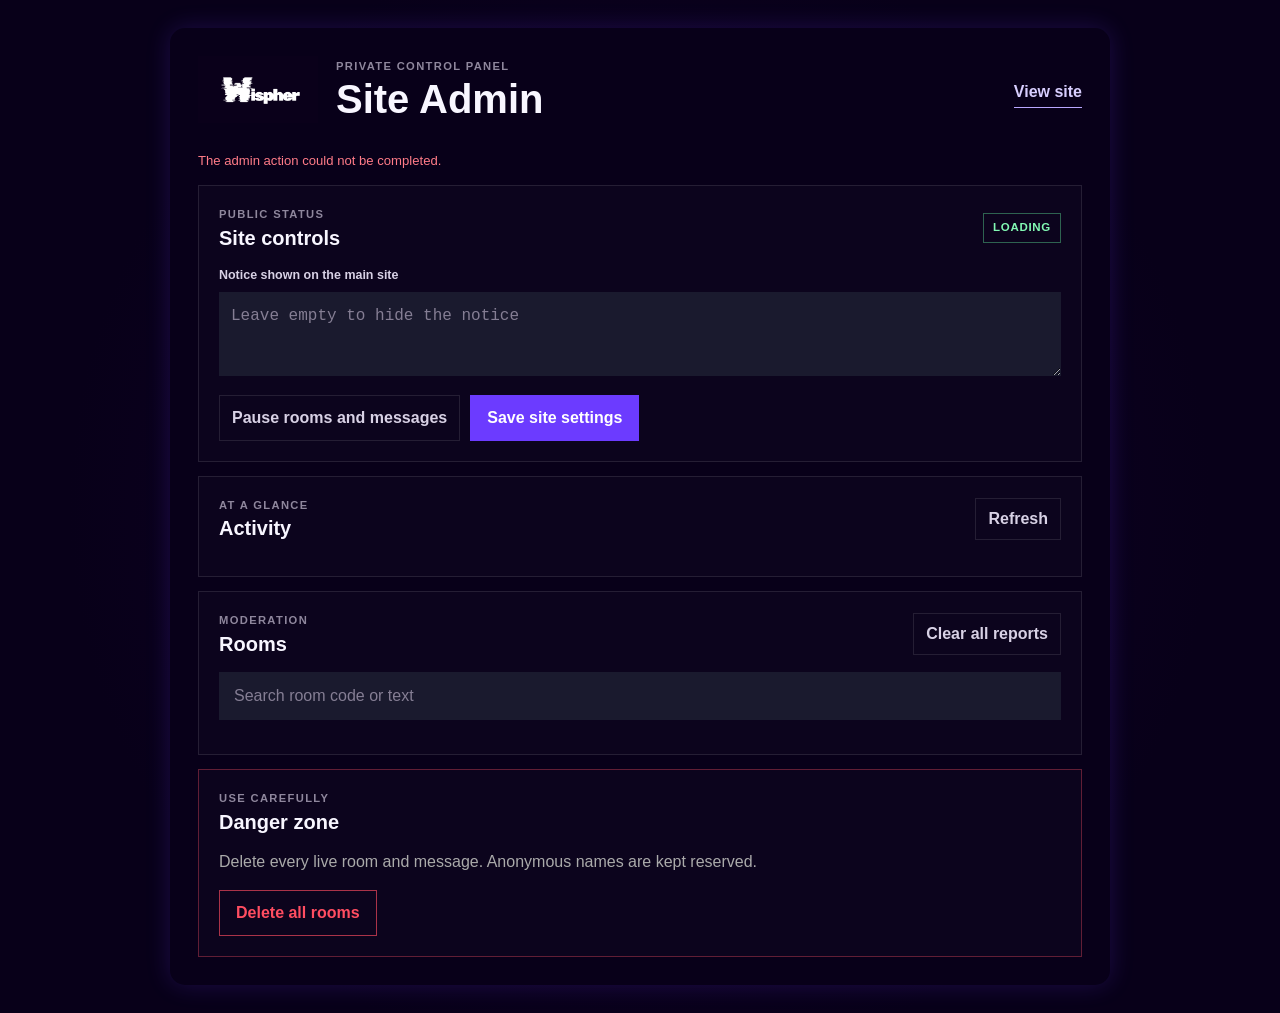
==== admin.html @ 252daf7d "Add files via upload" ====
<!DOCTYPE html>
<html lang="en">
<head>
    <meta charset="UTF-8">
    <meta name="viewport" content="width=device-width, initial-scale=1, viewport-fit=cover">
    <meta name="theme-color" content="#12002b">
    <meta name="robots" content="noindex, nofollow, noarchive">
    <title>Whisper Admin</title>
    <link rel="icon" type="image/png" sizes="64x64" href="favicon.png">
    <link rel="apple-touch-icon" sizes="180x180" href="apple-touch-icon.png">
    <link rel="stylesheet" href="style.css">
</head>
<body class="adminBody">

<main class="container adminPanel">
    <header class="adminHeader">
        <img src="logo.png" class="adminLogo" alt="Whisper">
        <div>
            <p class="adminEyebrow">Private control panel</p>
            <h1>Site Admin</h1>
        </div>
        <a href="/" class="adminSiteLink">View site</a>
    </header>

    <p id="adminStatus" class="status adminStatus" role="status" aria-live="polite"></p>

    <section class="adminSection" aria-labelledby="siteControlsHeading">
        <div class="adminSectionHeading">
            <div>
                <p class="adminEyebrow">Public status</p>
                <h2 id="siteControlsHeading">Site controls</h2>
            </div>
            <span id="siteStateBadge" class="stateBadge">Loading</span>
        </div>

        <label for="siteNotice">Notice shown on the main site</label>
        <textarea
            id="siteNotice"
            maxlength="500"
            placeholder="Leave empty to hide the notice"
        ></textarea>
        <div class="adminButtonRow">
            <button id="togglePauseBtn" type="button" class="secondaryBtn" aria-pressed="false">
                Pause rooms and messages
            </button>
            <button id="saveSettingsBtn" type="button">Save site settings</button>
        </div>
    </section>

    <section class="adminSection" aria-labelledby="statsHeading">
        <div class="adminSectionHeading">
            <div>
                <p class="adminEyebrow">At a glance</p>
                <h2 id="statsHeading">Activity</h2>
            </div>
            <button id="refreshAdminBtn" type="button" class="secondaryBtn">Refresh</button>
        </div>
        <div id="adminStats" class="adminStats"></div>
    </section>

    <section class="adminSection" aria-labelledby="roomsHeading">
        <div class="adminSectionHeading">
            <div>
                <p class="adminEyebrow">Moderation</p>
                <h2 id="roomsHeading">Rooms</h2>
            </div>
            <button id="clearAllReportsBtn" type="button" class="secondaryBtn">
                Clear all reports
            </button>
        </div>

        <label for="adminRoomSearch" class="srOnly">Search room code or text</label>
        <input
            id="adminRoomSearch"
            type="search"
            maxlength="500"
            autocomplete="off"
            placeholder="Search room code or text"
        >
        <div id="adminRooms" class="adminRooms"></div>
    </section>

    <section id="roomDetailSection" class="adminSection hidden" aria-labelledby="roomDetailHeading">
        <div class="adminSectionHeading">
            <div>
                <p class="adminEyebrow">Room detail</p>
                <h2 id="roomDetailHeading">Room</h2>
            </div>
            <button id="closeRoomDetailBtn" type="button" class="secondaryBtn">Close detail</button>
        </div>
        <p id="roomDetailText" class="adminRoomHelp"></p>
        <div class="adminButtonRow">
            <button id="clearRoomReportsBtn" type="button" class="secondaryBtn">
                Clear this room’s reports
            </button>
            <button id="deleteSelectedRoomBtn" type="button" class="dangerBtn">
                Delete this room
            </button>
        </div>
        <div id="adminMessages" class="adminMessages"></div>
    </section>

    <section class="adminSection dangerZone" aria-labelledby="dangerHeading">
        <p class="adminEyebrow">Use carefully</p>
        <h2 id="dangerHeading">Danger zone</h2>
        <p>Delete every live room and message. Anonymous names are kept reserved.</p>
        <button id="deleteAllRoomsBtn" type="button" class="dangerBtn">Delete all rooms</button>
    </section>
</main>

<script src="admin.js"></script>
</body>
</html>
---- style.css ----
:root {
    color-scheme: dark;
    --page: #080019;
    --panel: #080019;
    --surface: #1a1a2e;
    --surface-hover: #1f1a2e;
    --border: rgba(255, 255, 255, 0.1);
    --text: #f8f6ff;
    --muted: #aaa;
    --purple: #6c3bff;
    --purple-hover: #5a2cff;
    --danger: #ff4d61;
    --card-radius: 15px;
}

* {
    box-sizing: border-box;
}

html {
    min-height: 100%;
    background-color: #12002b;
}

body {
    min-height: 100vh;
    min-height: 100dvh;
    margin: 0;
    padding:
        calc(28px + env(safe-area-inset-top))
        calc(20px + env(safe-area-inset-right))
        calc(28px + env(safe-area-inset-bottom))
        calc(20px + env(safe-area-inset-left));
    background-color: #12002b;
    background-image: radial-gradient(circle at center, #12002b, #080019 70%);
    color: var(--text);
    font-family: Inter, ui-sans-serif, -apple-system, BlinkMacSystemFont, "Segoe UI", sans-serif;
    line-height: 1.5;
    display: flex;
    flex-direction: column;
    justify-content: center;
    align-items: center;
    -webkit-font-smoothing: antialiased;
}

.container {
    width: min(90%, 400px);
    margin: auto;
    padding: 20px;
    background: #080019;
    border: 0;
    border-radius: var(--card-radius);
    box-shadow: 0 0 25px rgba(108, 59, 255, 0.2);
}

.header {
    margin-bottom: 26px;
    text-align: center;
}

.logo {
    display: block;
    width: 160px;
    max-width: 52%;
    height: auto;
    margin: 0 auto 10px;
}

.tagline {
    margin: 0;
    color: var(--muted);
    font-size: 0.875rem;
}

h2 {
    margin: 0;
    font-size: clamp(1.3rem, 4vw, 1.7rem);
    line-height: 1.2;
}

textarea,
input {
    width: 100%;
    -webkit-appearance: none;
    appearance: none;
    border: 0;
    border-radius: 0;
    outline: none;
    background: var(--surface);
    color: var(--text);
    font: inherit;
    transition: border-color 160ms ease, box-shadow 160ms ease;
}

textarea {
    min-height: 84px;
    padding: 12px;
    resize: vertical;
}

input {
    min-width: 0;
    height: 48px;
    padding: 0 15px;
}

textarea::placeholder,
input::placeholder {
    color: #857e94;
}

textarea::placeholder {
    font-family: ui-monospace, SFMono-Regular, Menlo, Consolas, monospace;
}

textarea:focus,
input:focus {
    border-color: var(--purple);
    box-shadow: 0 0 0 3px rgba(112, 71, 255, 0.17);
}

button {
    min-height: 44px;
    margin: 0;
    padding: 10px 16px;
    border: 1px solid transparent;
    border-radius: 0;
    background: var(--purple);
    color: white;
    font: inherit;
    font-weight: 650;
    cursor: pointer;
    transition: background 160ms ease, border-color 160ms ease, transform 160ms ease;
}

button:hover {
    background: var(--purple-hover);
}

button:disabled {
    cursor: not-allowed;
    opacity: 0.6;
}

button:active {
    transform: translateY(1px);
}

button:focus-visible,
a:focus-visible {
    outline: 3px solid rgba(143, 110, 255, 0.45);
    outline-offset: 3px;
}

.fullBtn {
    width: 100%;
    margin-top: 12px;
}

.startBtn {
    width: auto;
    margin-top: 12px;
}

.sectionHeading {
    display: flex;
    align-items: center;
    justify-content: space-between;
    gap: 16px;
    margin: 28px 0 14px;
}

.searchToggleBtn,
.searchClearBtn,
.pageBtn {
    background: transparent;
    border-color: var(--border);
    color: #d8d1e5;
}

.searchToggleBtn:hover,
.searchClearBtn:hover,
.pageBtn:hover:not(:disabled) {
    border-color: rgba(255, 255, 255, 0.22);
    background: rgba(255, 255, 255, 0.05);
}

.searchToggleBtn {
    display: grid;
    width: 44px;
    min-width: 44px;
    padding: 0;
    place-items: center;
}

.searchToggleBtn[aria-expanded="true"] {
    border-color: rgba(108, 59, 255, 0.8);
    color: white;
}

.searchGlyph {
    position: relative;
    display: block;
    width: 14px;
    height: 14px;
    border: 2px solid currentColor;
    border-radius: 50%;
}

.searchGlyph::after {
    position: absolute;
    right: -6px;
    bottom: -4px;
    width: 7px;
    height: 2px;
    background: currentColor;
    content: "";
    transform: rotate(45deg);
    transform-origin: left center;
}

.roomSearch {
    display: grid;
    grid-template-columns: minmax(0, 1fr) auto;
    gap: 8px;
    margin: -4px 0 14px;
}

.roomSearch input {
    height: 44px;
    text-transform: uppercase;
}

.roomSearch input::-webkit-search-cancel-button {
    display: none;
}

.searchClearBtn {
    min-height: 44px;
    padding: 8px 12px;
}

.privacyNote {
    margin: -8px 0 14px;
    color: #85808d;
    font-size: 0.72rem;
}

#roomsList {
    display: grid;
    gap: 10px;
}

.pagination {
    display: grid;
    grid-template-columns: 44px 1fr 44px;
    align-items: center;
    gap: 10px;
    margin-top: 18px;
}

.pageBtn {
    width: 44px;
    min-width: 44px;
    padding: 0;
    font-size: 1.2rem;
}

.pageIndicator {
    color: var(--muted);
    font-size: 0.78rem;
    font-variant-numeric: tabular-nums;
    text-align: center;
}

.room {
    display: block;
    width: 100%;
    padding: 12px;
    border: 0;
    border-radius: 0;
    background: var(--surface);
    color: var(--text);
    text-align: left;
}

.room:hover {
    background: var(--surface-hover);
    box-shadow: inset 3px 0 0 var(--purple);
}

.room strong {
    display: block;
    font-size: 0.82rem;
    letter-spacing: 0.055em;
    color: white;
}

.room span {
    display: -webkit-box;
    margin-top: 5px;
    overflow: hidden;
    color: #ddd8e7;
    font-weight: 450;
    overflow-wrap: anywhere;
    -webkit-box-orient: vertical;
    -webkit-line-clamp: 2;
}

.hidden {
    display: none !important;
}

.chatTopbar {
    display: flex;
    align-items: center;
    justify-content: space-between;
    gap: 14px;
    margin-bottom: 22px;
}

.roomActions {
    display: flex;
    align-items: center;
    gap: 8px;
}

.secondaryBtn,
.reportBtn,
.closeBtn {
    min-height: 40px;
    padding: 8px 12px;
    background: transparent;
}

.secondaryBtn {
    border-color: var(--border);
    color: #d8d1e5;
}

.secondaryBtn:hover {
    border-color: rgba(255, 255, 255, 0.2);
    background: rgba(255, 255, 255, 0.05);
}

.reportBtn {
    display: inline-flex;
    align-items: center;
    gap: 7px;
    border-color: var(--border);
    color: var(--muted);
}

.reportBtn:hover {
    border-color: rgba(255, 255, 255, 0.2);
    background: rgba(255, 255, 255, 0.05);
    color: white;
}

.reportIcon {
    width: 16px;
    height: 16px;
    object-fit: contain;
    opacity: 0.72;
    filter: grayscale(1) brightness(1.8);
}

.reportBtn:hover .reportIcon {
    opacity: 1;
}

.closeBtn {
    border-color: rgba(255, 77, 97, 0.65);
    color: var(--danger);
}

.closeBtn:hover {
    border-color: var(--danger);
    background: rgba(255, 77, 97, 0.12);
}

#roomTitle {
    margin-bottom: 14px;
    overflow-wrap: anywhere;
}

#chatMessages {
    height: clamp(240px, 40vh, 340px);
    overflow-y: auto;
    padding: 8px 16px;
    border: 0;
    border-radius: 0;
    background: #14141d;
    scrollbar-color: #3c3450 transparent;
}

.message {
    padding: 13px 0;
    border-bottom: 1px solid rgba(255, 255, 255, 0.065);
}

.message:last-child {
    border-bottom: 0;
}

.msgRow {
    display: flex;
    align-items: flex-start;
    justify-content: space-between;
    gap: 16px;
}

.msgText {
    min-width: 0;
    flex: 1;
    color: #e8e4ef;
    overflow-wrap: anywhere;
}

.msgText strong {
    color: white;
}

.time {
    padding-top: 3px;
    color: #888191;
    font-size: 0.72rem;
    white-space: nowrap;
}

.status {
    min-height: 20px;
    margin: 8px 0;
    color: var(--muted);
    font-size: 0.82rem;
}

.status:empty {
    min-height: 0;
    margin: 0;
}

.status.error {
    color: #ff7b88;
}

.siteNotice {
    margin: 0 0 18px;
    padding: 11px 12px;
    border-left: 3px solid var(--purple);
    background: var(--surface);
    color: #ddd8e7;
    font-size: 0.82rem;
    overflow-wrap: anywhere;
}

.siteNotice.paused {
    border-left-color: var(--danger);
}

.composer {
    display: grid;
    grid-template-columns: minmax(0, 1fr) auto;
    gap: 10px;
    margin-top: 14px;
}

.sendBtn {
    min-width: 94px;
}

.feedbackBtn {
    display: inline-block;
    padding: 8px 0 2px;
    border: 0;
    border-bottom: 1px solid transparent;
    border-radius: 0;
    background: transparent;
    color: var(--muted);
    box-shadow: none;
    font-size: 0.84rem;
    font-weight: 600;
    text-decoration: none;
}

.feedbackBtn:hover {
    border-bottom-color: #b9a7ff;
    background: transparent;
    color: #d8ceff;
}

.cardFooter {
    margin-top: 26px;
    padding-top: 14px;
    border-top: 1px solid rgba(255, 255, 255, 0.065);
    text-align: right;
}

.srOnly {
    position: absolute;
    width: 1px;
    height: 1px;
    padding: 0;
    margin: -1px;
    overflow: hidden;
    clip: rect(0, 0, 0, 0);
    white-space: nowrap;
    border: 0;
}

.feedbackPanel h1 {
    margin: 0;
    font-size: clamp(1.55rem, 5vw, 2rem);
}

.pageIntro {
    margin: 6px 0 18px;
    color: var(--muted);
}

.turnstileWidget {
    width: 100%;
    min-height: 65px;
    margin-top: 14px;
}

.turnstileStatus {
    min-height: 18px;
    margin: 6px 0 0;
    color: var(--muted);
    font-size: 0.75rem;
}

.turnstileStatus.error {
    color: #ff7b88;
}

.backLink {
    display: block;
    width: fit-content;
    margin: 20px auto 0;
    color: #b9a7ff;
    font-weight: 600;
    text-decoration: none;
}

.backLink:hover {
    color: white;
}

.adminBody {
    justify-content: flex-start;
}

.container.adminPanel {
    width: min(94%, 940px);
    padding: 28px;
}

.adminHeader {
    display: grid;
    grid-template-columns: auto 1fr auto;
    align-items: center;
    gap: 18px;
    margin-bottom: 28px;
}

.adminLogo {
    width: 120px;
    max-width: 100%;
    height: auto;
}

.adminHeader h1 {
    margin: 0;
    font-size: clamp(1.8rem, 5vw, 2.5rem);
    line-height: 1.1;
}

.adminEyebrow {
    margin: 0 0 3px;
    color: #8f879d;
    font-size: 0.7rem;
    font-weight: 750;
    letter-spacing: 0.12em;
    text-transform: uppercase;
}

.adminSiteLink {
    padding: 9px 0 3px;
    border-bottom: 1px solid #b9a7ff;
    color: #d8ceff;
    font-weight: 650;
    text-decoration: none;
}

.adminSiteLink:hover {
    color: white;
}

.adminStatus {
    margin-bottom: 14px;
}

.adminSection {
    margin-top: 14px;
    padding: 20px;
    border: 1px solid var(--border);
    background: rgba(255, 255, 255, 0.015);
}

.adminSection > label {
    display: block;
    margin-bottom: 7px;
    color: #d8d1e5;
    font-size: 0.78rem;
    font-weight: 650;
}

.adminSectionHeading {
    display: flex;
    align-items: center;
    justify-content: space-between;
    gap: 18px;
    margin-bottom: 16px;
}

.adminSectionHeading h2,
.dangerZone h2 {
    font-size: 1.25rem;
}

.stateBadge {
    padding: 5px 9px;
    border: 1px solid rgba(102, 255, 163, 0.38);
    color: #82f8b3;
    font-size: 0.72rem;
    font-weight: 750;
    letter-spacing: 0.06em;
    text-transform: uppercase;
}

.stateBadge.paused {
    border-color: rgba(255, 77, 97, 0.5);
    color: #ff7b88;
}

.adminButtonRow {
    display: flex;
    flex-wrap: wrap;
    gap: 10px;
    margin-top: 12px;
}

.adminStats {
    display: grid;
    grid-template-columns: repeat(4, minmax(0, 1fr));
    gap: 10px;
}

.adminStat {
    padding: 14px;
    background: var(--surface);
}

.adminStat strong {
    display: block;
    color: white;
    font-size: 1.6rem;
    line-height: 1;
}

.adminStat span {
    display: block;
    margin-top: 7px;
    color: var(--muted);
    font-size: 0.73rem;
}

.adminRooms,
.adminMessages {
    display: grid;
    gap: 9px;
    margin-top: 14px;
}

.adminRoom,
.adminMessage {
    display: grid;
    grid-template-columns: minmax(0, 1fr) auto;
    align-items: center;
    gap: 18px;
    padding: 14px;
    background: var(--surface);
}

.adminRoom strong,
.adminMessage strong {
    color: white;
    letter-spacing: 0.04em;
}

.adminRoom p,
.adminMessage p {
    margin: 4px 0;
    color: #ddd8e7;
    overflow-wrap: anywhere;
}

.adminRoom span,
.adminMessage span {
    color: #888191;
    font-size: 0.7rem;
}

.adminRoomActions {
    display: flex;
    gap: 7px;
}

.adminRoomActions button,
.adminMessage > button {
    min-height: 38px;
    padding: 7px 10px;
    font-size: 0.75rem;
}

.dangerBtn {
    border-color: rgba(255, 77, 97, 0.65);
    background: transparent;
    color: var(--danger);
}

.dangerBtn:hover {
    border-color: var(--danger);
    background: rgba(255, 77, 97, 0.12);
}

.adminRoomHelp {
    color: #d8d1e5;
    overflow-wrap: anywhere;
}

.adminEmpty {
    margin: 12px 0 0;
    color: var(--muted);
}

.dangerZone {
    border-color: rgba(255, 77, 97, 0.35);
}

.dangerZone > p:not(.adminEyebrow) {
    color: var(--muted);
}

@media (max-width: 600px) {
    body {
        justify-content: flex-start;
        gap: 16px;
        padding:
            calc(14px + env(safe-area-inset-top))
            env(safe-area-inset-right)
            calc(22px + env(safe-area-inset-bottom))
            env(safe-area-inset-left);
    }

    .container {
        width: min(95%, 400px);
        margin: 0;
        padding: 20px 17px;
        border-radius: var(--card-radius);
    }

    .header {
        margin-bottom: 24px;
    }

    .logo {
        width: 138px;
    }

    textarea,
    input {
        font-size: 16px;
    }

    #chatMessages {
        height: min(43vh, 390px);
        min-height: 250px;
    }

    .container.adminPanel {
        width: min(95%, 940px);
        padding: 20px 17px;
    }

    .adminHeader {
        grid-template-columns: 82px 1fr;
        gap: 12px;
    }

    .adminSiteLink {
        grid-column: 1 / -1;
        width: fit-content;
    }

    .adminLogo {
        width: 82px;
    }

    .adminSection {
        padding: 15px;
    }

    .adminStats {
        grid-template-columns: repeat(2, minmax(0, 1fr));
    }

    .adminRoom,
    .adminMessage {
        grid-template-columns: 1fr;
        gap: 12px;
    }

    .adminRoomActions,
    .adminMessage > button {
        width: 100%;
    }

    .adminRoomActions button {
        flex: 1;
    }
}

@media (max-width: 420px) {
    .chatTopbar {
        align-items: stretch;
        flex-direction: column-reverse;
        gap: 8px;
    }

    .roomActions {
        width: 100%;
    }

    .roomActions button {
        min-width: 0;
        flex: 1;
    }

    .composer {
        grid-template-columns: 1fr;
    }

    .sendBtn {
        width: 100%;
    }

    .msgRow {
        gap: 10px;
    }
}

@media (prefers-reduced-motion: reduce) {
    *,
    *::before,
    *::after {
        scroll-behavior: auto !important;
        transition: none !important;
    }
}
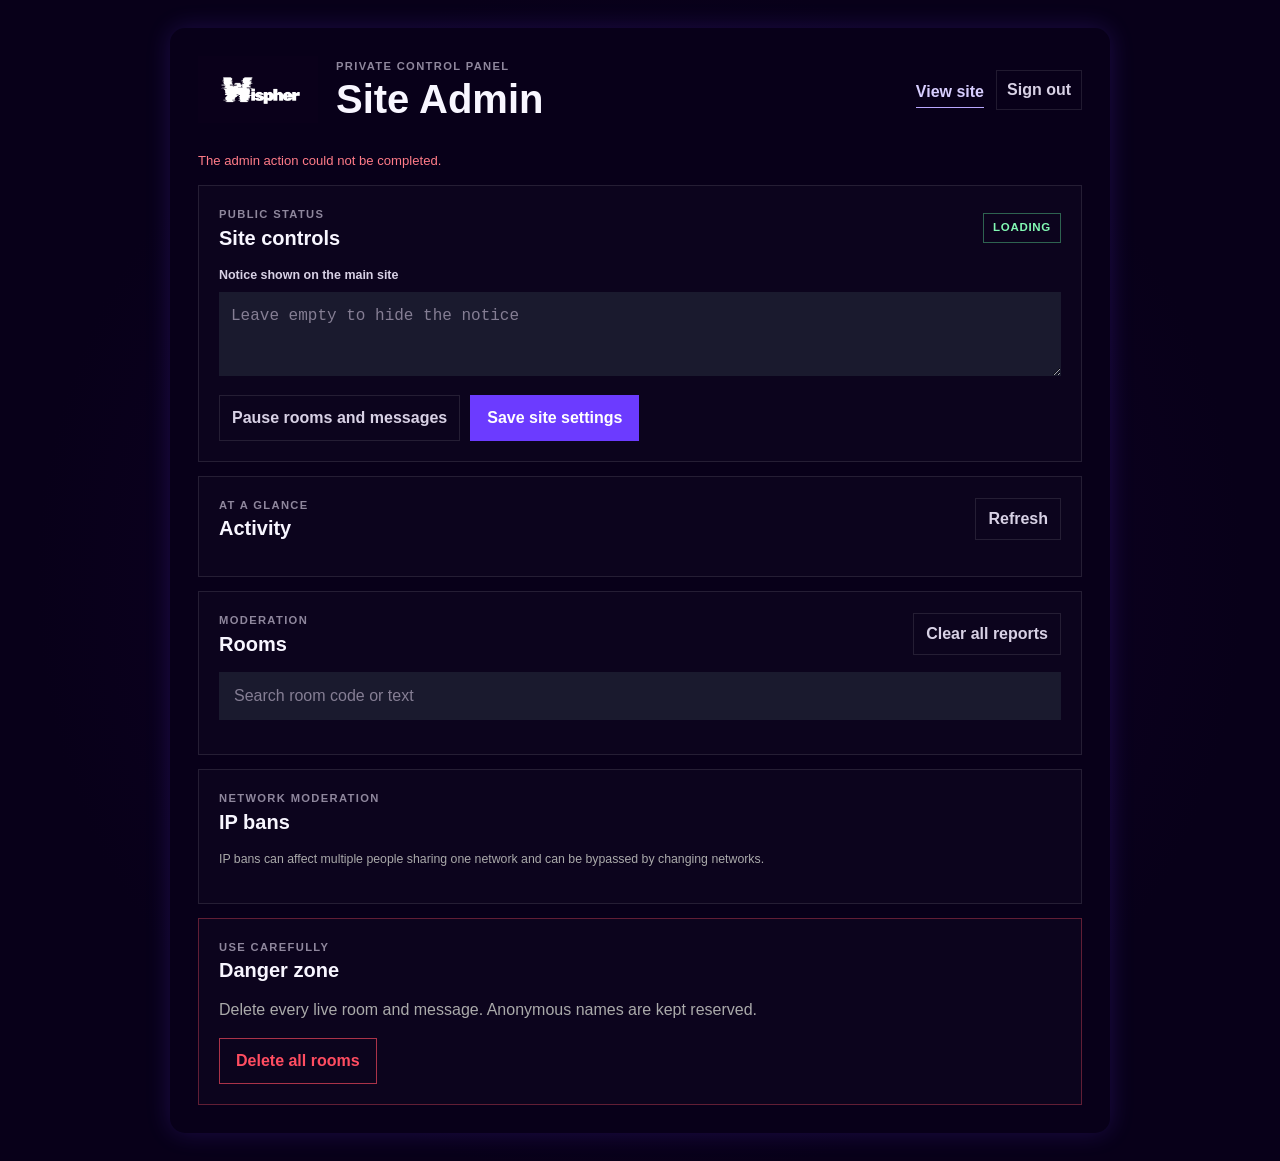
==== commit 4752245d: "Add files via upload" ====
--- a/admin.html
+++ b/admin.html
@@ -19,7 +19,10 @@
             <p class="adminEyebrow">Private control panel</p>
             <h1>Site Admin</h1>
         </div>
-        <a href="/" class="adminSiteLink">View site</a>
+        <div class="adminHeaderActions">
+            <a href="/" class="adminSiteLink">View site</a>
+            <button id="adminLogoutBtn" type="button" class="secondaryBtn">Sign out</button>
+        </div>
     </header>
 
     <p id="adminStatus" class="status adminStatus" role="status" aria-live="polite"></p>
@@ -100,6 +103,20 @@
         <div id="adminMessages" class="adminMessages"></div>
     </section>
 
+    <section class="adminSection" aria-labelledby="bansHeading">
+        <div class="adminSectionHeading">
+            <div>
+                <p class="adminEyebrow">Network moderation</p>
+                <h2 id="bansHeading">IP bans</h2>
+            </div>
+        </div>
+        <p id="ipModerationStatus" class="adminPrivacyNote"></p>
+        <p class="adminPrivacyNote">
+            IP bans can affect multiple people sharing one network and can be bypassed by changing networks.
+        </p>
+        <div id="adminBans" class="adminBans"></div>
+    </section>
+
     <section class="adminSection dangerZone" aria-labelledby="dangerHeading">
         <p class="adminEyebrow">Use carefully</p>
         <h2 id="dangerHeading">Danger zone</h2>
--- a/style.css
+++ b/style.css
@@ -598,6 +598,34 @@
     color: white;
 }
 
+.adminHeaderActions {
+    display: flex;
+    align-items: center;
+    gap: 12px;
+}
+
+.adminHeaderActions button {
+    min-height: 38px;
+    padding: 7px 10px;
+}
+
+.adminLoginPanel {
+    width: min(92%, 390px);
+}
+
+.adminLoginPanel h1 {
+    margin: 4px 0 20px;
+    font-size: clamp(1.7rem, 7vw, 2.2rem);
+}
+
+.adminLoginPanel form label {
+    display: block;
+    margin: 13px 0 6px;
+    color: #d8d1e5;
+    font-size: 0.78rem;
+    font-weight: 650;
+}
+
 .adminStatus {
     margin-bottom: 14px;
 }
@@ -654,7 +682,7 @@
 
 .adminStats {
     display: grid;
-    grid-template-columns: repeat(4, minmax(0, 1fr));
+    grid-template-columns: repeat(auto-fit, minmax(130px, 1fr));
     gap: 10px;
 }
 
@@ -678,14 +706,16 @@
 }
 
 .adminRooms,
-.adminMessages {
+.adminMessages,
+.adminBans {
     display: grid;
     gap: 9px;
     margin-top: 14px;
 }
 
 .adminRoom,
-.adminMessage {
+.adminMessage,
+.adminBan {
     display: grid;
     grid-template-columns: minmax(0, 1fr) auto;
     align-items: center;
@@ -695,20 +725,23 @@
 }
 
 .adminRoom strong,
-.adminMessage strong {
+.adminMessage strong,
+.adminBan strong {
     color: white;
     letter-spacing: 0.04em;
 }
 
 .adminRoom p,
-.adminMessage p {
+.adminMessage p,
+.adminBan p {
     margin: 4px 0;
     color: #ddd8e7;
     overflow-wrap: anywhere;
 }
 
 .adminRoom span,
-.adminMessage span {
+.adminMessage span,
+.adminBan span {
     color: #888191;
     font-size: 0.7rem;
 }
@@ -718,11 +751,35 @@
     gap: 7px;
 }
 
+.adminMessageActions {
+    display: flex;
+    flex-direction: column;
+    gap: 7px;
+}
+
 .adminRoomActions button,
-.adminMessage > button {
+.adminMessageActions button,
+.adminBan > button {
     min-height: 38px;
     padding: 7px 10px;
     font-size: 0.75rem;
+}
+
+.adminIp {
+    display: block;
+    margin-top: 6px;
+    color: #b8accb !important;
+    font-family: ui-monospace, SFMono-Regular, Menlo, Consolas, monospace;
+}
+
+.adminPrivacyNote {
+    margin: 6px 0;
+    color: var(--muted);
+    font-size: 0.77rem;
+}
+
+.adminPrivacyNote.error {
+    color: #ff9aa5;
 }
 
 .dangerBtn {
@@ -801,8 +858,11 @@
     }
 
     .adminSiteLink {
+        width: fit-content;
+    }
+
+    .adminHeaderActions {
         grid-column: 1 / -1;
-        width: fit-content;
     }
 
     .adminLogo {
@@ -818,13 +878,15 @@
     }
 
     .adminRoom,
-    .adminMessage {
+    .adminMessage,
+    .adminBan {
         grid-template-columns: 1fr;
         gap: 12px;
     }
 
     .adminRoomActions,
-    .adminMessage > button {
+    .adminMessageActions,
+    .adminBan > button {
         width: 100%;
     }
 
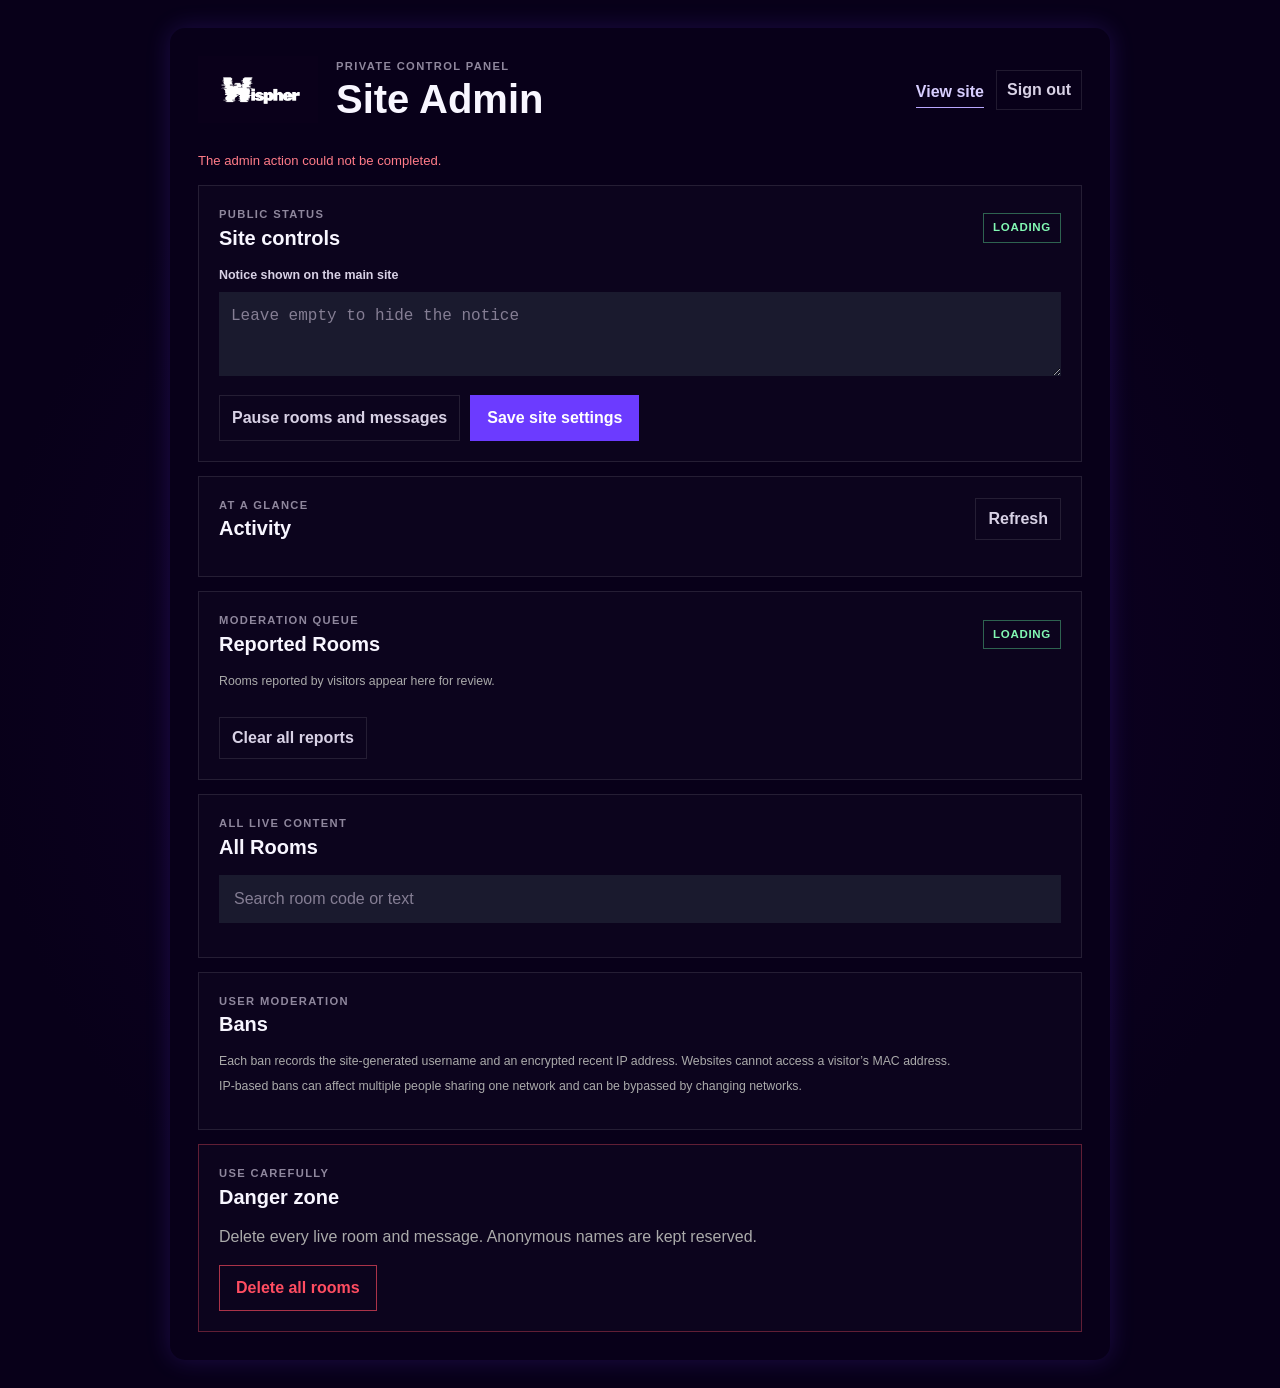
==== commit caa2ae9a: "Add files via upload" ====
--- a/admin.html
+++ b/admin.html
@@ -61,15 +61,31 @@
         <div id="adminStats" class="adminStats"></div>
     </section>
 
+    <section class="adminSection" aria-labelledby="reportedRoomsHeading">
+        <div class="adminSectionHeading">
+            <div>
+                <p class="adminEyebrow">Moderation queue</p>
+                <h2 id="reportedRoomsHeading">Reported Rooms</h2>
+            </div>
+            <span id="reportedRoomsCount" class="stateBadge">Loading</span>
+        </div>
+        <p class="adminPrivacyNote">
+            Rooms reported by visitors appear here for review.
+        </p>
+        <div id="adminReportedRooms" class="adminRooms"></div>
+        <div class="adminButtonRow">
+            <button id="clearAllReportsBtn" type="button" class="secondaryBtn">
+                Clear all reports
+            </button>
+        </div>
+    </section>
+
     <section class="adminSection" aria-labelledby="roomsHeading">
         <div class="adminSectionHeading">
             <div>
-                <p class="adminEyebrow">Moderation</p>
-                <h2 id="roomsHeading">Rooms</h2>
+                <p class="adminEyebrow">All live content</p>
+                <h2 id="roomsHeading">All Rooms</h2>
             </div>
-            <button id="clearAllReportsBtn" type="button" class="secondaryBtn">
-                Clear all reports
-            </button>
         </div>
 
         <label for="adminRoomSearch" class="srOnly">Search room code or text</label>
@@ -106,13 +122,18 @@
     <section class="adminSection" aria-labelledby="bansHeading">
         <div class="adminSectionHeading">
             <div>
-                <p class="adminEyebrow">Network moderation</p>
-                <h2 id="bansHeading">IP bans</h2>
+                <p class="adminEyebrow">User moderation</p>
+                <h2 id="bansHeading">Bans</h2>
             </div>
         </div>
         <p id="ipModerationStatus" class="adminPrivacyNote"></p>
         <p class="adminPrivacyNote">
-            IP bans can affect multiple people sharing one network and can be bypassed by changing networks.
+            Each ban records the site-generated username and an encrypted recent
+            IP address. Websites cannot access a visitor’s MAC address.
+        </p>
+        <p class="adminPrivacyNote">
+            IP-based bans can affect multiple people sharing one network and can
+            be bypassed by changing networks.
         </p>
         <div id="adminBans" class="adminBans"></div>
     </section>
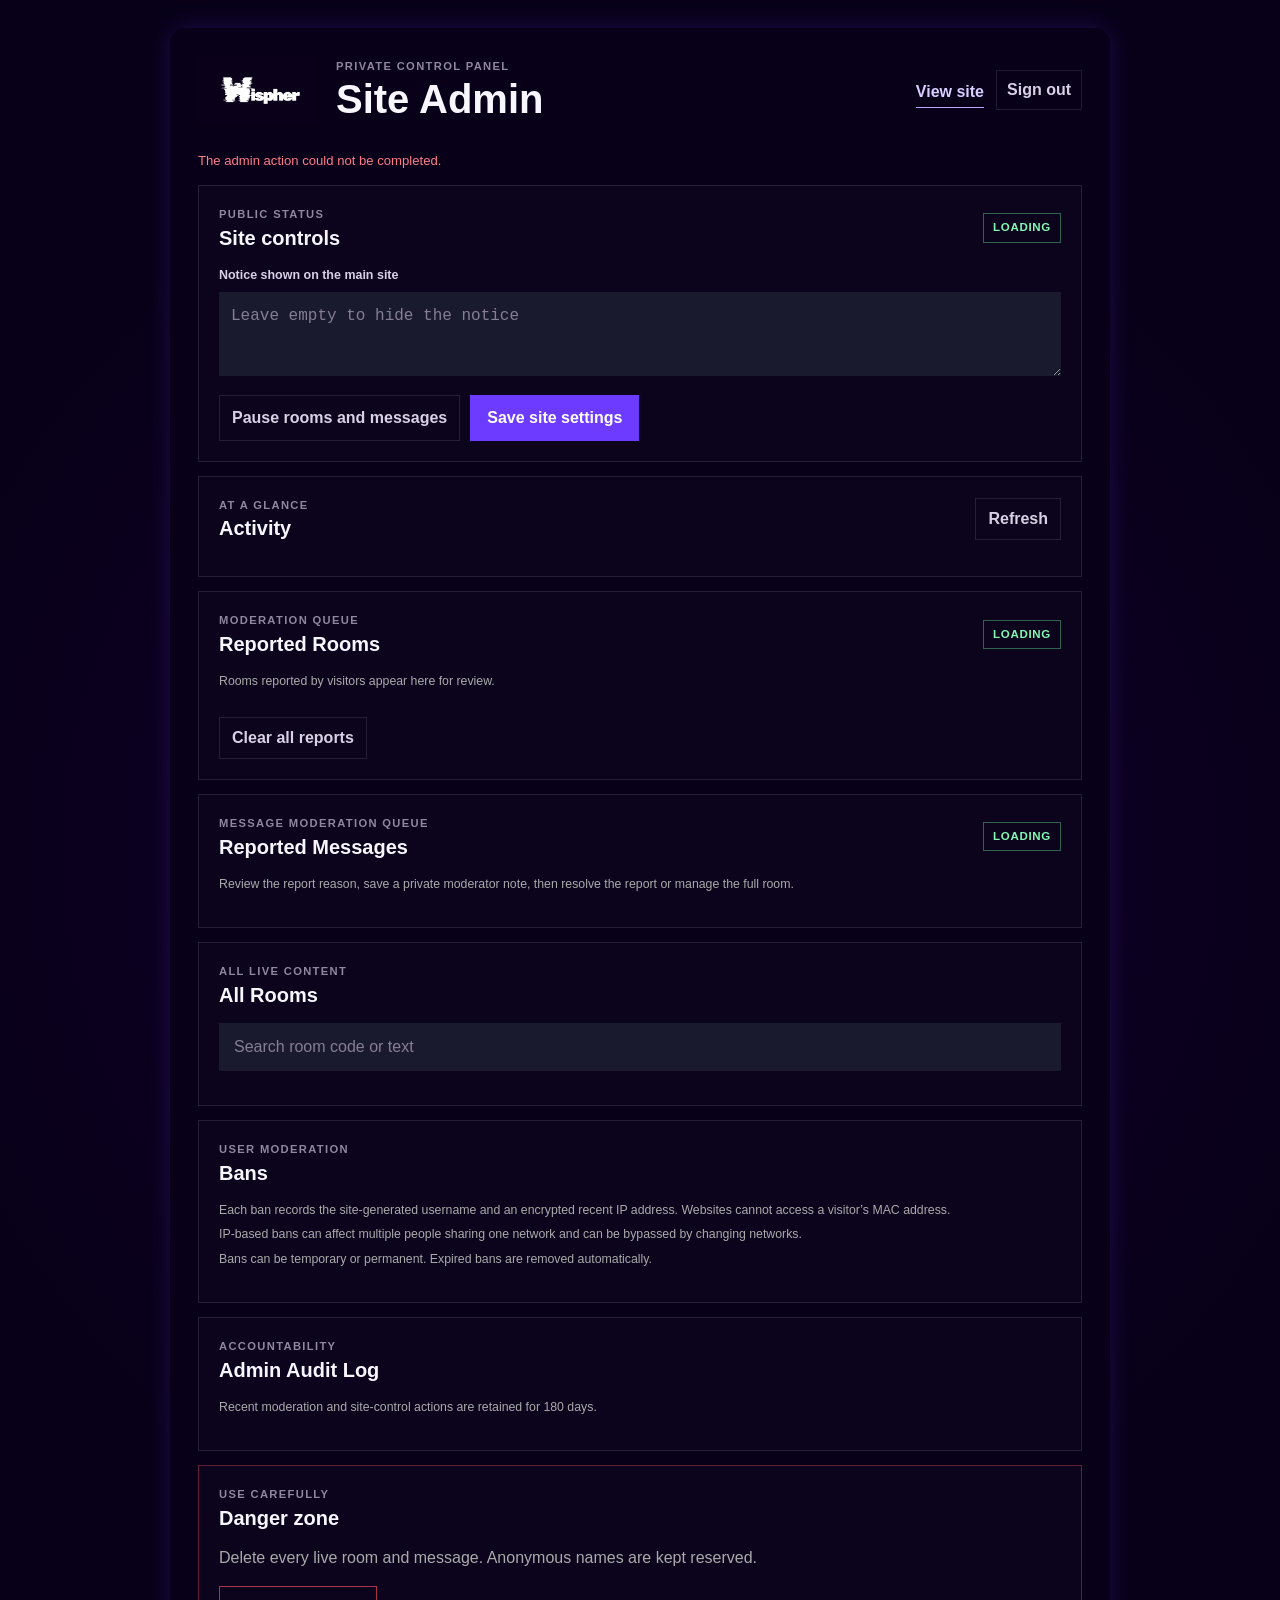
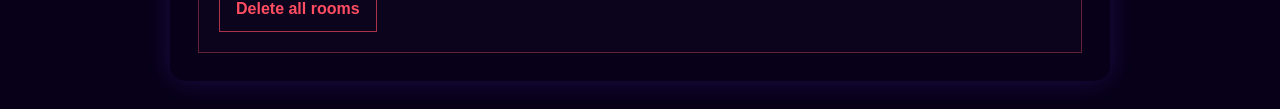
==== commit 5800cea3: "Add files via upload" ====
--- a/admin.html
+++ b/admin.html
@@ -80,6 +80,21 @@
         </div>
     </section>
 
+    <section class="adminSection" aria-labelledby="reportedMessagesHeading">
+        <div class="adminSectionHeading">
+            <div>
+                <p class="adminEyebrow">Message moderation queue</p>
+                <h2 id="reportedMessagesHeading">Reported Messages</h2>
+            </div>
+            <span id="reportedMessagesCount" class="stateBadge">Loading</span>
+        </div>
+        <p class="adminPrivacyNote">
+            Review the report reason, save a private moderator note, then resolve
+            the report or manage the full room.
+        </p>
+        <div id="adminMessageReports" class="adminMessageReports"></div>
+    </section>
+
     <section class="adminSection" aria-labelledby="roomsHeading">
         <div class="adminSectionHeading">
             <div>
@@ -135,7 +150,24 @@
             IP-based bans can affect multiple people sharing one network and can
             be bypassed by changing networks.
         </p>
+        <p class="adminPrivacyNote">
+            Bans can be temporary or permanent. Expired bans are removed
+            automatically.
+        </p>
         <div id="adminBans" class="adminBans"></div>
+    </section>
+
+    <section class="adminSection" aria-labelledby="auditHeading">
+        <div class="adminSectionHeading">
+            <div>
+                <p class="adminEyebrow">Accountability</p>
+                <h2 id="auditHeading">Admin Audit Log</h2>
+            </div>
+        </div>
+        <p class="adminPrivacyNote">
+            Recent moderation and site-control actions are retained for 180 days.
+        </p>
+        <div id="adminAuditLog" class="adminAuditLog"></div>
     </section>
 
     <section class="adminSection dangerZone" aria-labelledby="dangerHeading">
--- a/style.css
+++ b/style.css
@@ -79,7 +79,8 @@
 }
 
 textarea,
-input {
+input,
+select {
     width: 100%;
     -webkit-appearance: none;
     appearance: none;
@@ -98,7 +99,8 @@
     resize: vertical;
 }
 
-input {
+input,
+select {
     min-width: 0;
     height: 48px;
     padding: 0 15px;
@@ -114,7 +116,8 @@
 }
 
 textarea:focus,
-input:focus {
+input:focus,
+select:focus {
     border-color: var(--purple);
     box-shadow: 0 0 0 3px rgba(112, 71, 255, 0.17);
 }
@@ -380,8 +383,168 @@
 }
 
 #roomTitle {
+    min-width: 0;
+    overflow-wrap: anywhere;
+}
+
+.roomHeading {
+    display: flex;
+    align-items: center;
+    justify-content: space-between;
+    gap: 14px;
     margin-bottom: 14px;
-    overflow-wrap: anywhere;
+}
+
+.liveStatus {
+    flex: 0 0 auto;
+    padding: 4px 7px;
+    border: 1px solid rgba(102, 255, 163, 0.35);
+    color: #82f8b3;
+    font-size: 0.65rem;
+    font-weight: 750;
+    letter-spacing: 0.06em;
+    text-transform: uppercase;
+}
+
+.liveStatus[data-state="connecting"],
+.liveStatus[data-state="fallback"] {
+    border-color: rgba(255, 255, 255, 0.16);
+    color: var(--muted);
+}
+
+.messageActions {
+    display: flex;
+    flex-wrap: wrap;
+    gap: 10px;
+    margin-top: 6px;
+}
+
+.messageActionBtn {
+    min-height: 28px;
+    padding: 2px 0;
+    border: 0;
+    border-bottom: 1px solid transparent;
+    background: transparent;
+    color: #9f97aa;
+    font-size: 0.68rem;
+    font-weight: 650;
+}
+
+.messageActionBtn:hover {
+    border-bottom-color: #b9a7ff;
+    background: transparent;
+    color: #d8ceff;
+}
+
+.mutedMessage .msgText {
+    color: #8f879d;
+    font-style: italic;
+}
+
+.draftStatus {
+    min-height: 17px;
+    margin: 5px 0 0;
+    color: #777080;
+    font-size: 0.68rem;
+}
+
+.draftStatus:empty {
+    min-height: 0;
+    margin: 0;
+}
+
+.reportDialog {
+    width: min(calc(100% - 32px), 460px);
+    max-height: min(90vh, 650px);
+    padding: 22px;
+    overflow-y: auto;
+    border: 1px solid rgba(255, 255, 255, 0.14);
+    border-radius: var(--card-radius);
+    background: #0d061d;
+    color: var(--text);
+    box-shadow: 0 22px 80px rgba(0, 0, 0, 0.65);
+}
+
+.reportDialog::backdrop {
+    background: rgba(3, 0, 10, 0.78);
+    backdrop-filter: blur(3px);
+}
+
+.reportDialog form {
+    display: grid;
+    gap: 9px;
+}
+
+.reportDialog label {
+    margin-top: 5px;
+    color: #d8d1e5;
+    font-size: 0.78rem;
+    font-weight: 650;
+}
+
+.reportDialog label span {
+    color: var(--muted);
+    font-weight: 450;
+}
+
+.reportDialog select {
+    padding-right: 36px;
+    background-image:
+        linear-gradient(45deg, transparent 50%, #aaa 50%),
+        linear-gradient(135deg, #aaa 50%, transparent 50%);
+    background-position:
+        calc(100% - 18px) 21px,
+        calc(100% - 13px) 21px;
+    background-repeat: no-repeat;
+    background-size: 5px 5px, 5px 5px;
+}
+
+.reportDialog textarea {
+    min-height: 100px;
+}
+
+.dialogHeading {
+    display: flex;
+    align-items: flex-start;
+    justify-content: space-between;
+    gap: 18px;
+}
+
+.dialogEyebrow {
+    margin: 0 0 3px;
+    color: #8f879d;
+    font-size: 0.68rem;
+    font-weight: 750;
+    letter-spacing: 0.1em;
+    text-transform: uppercase;
+}
+
+.dialogCloseBtn {
+    width: 38px;
+    min-width: 38px;
+    min-height: 38px;
+    padding: 0;
+    border-color: var(--border);
+    background: transparent;
+    color: var(--muted);
+    font-size: 1.35rem;
+    line-height: 1;
+}
+
+.dialogCloseBtn:hover {
+    background: rgba(255, 255, 255, 0.05);
+    color: white;
+}
+
+.dialogActions {
+    display: flex;
+    justify-content: flex-end;
+    gap: 10px;
+    margin-top: 4px;
+}
+
+.dialogActions button {
+    min-width: 110px;
 }
 
 #chatMessages {
@@ -707,7 +870,9 @@
 
 .adminRooms,
 .adminMessages,
-.adminBans {
+.adminBans,
+.adminMessageReports,
+.adminAuditLog {
     display: grid;
     gap: 9px;
     margin-top: 14px;
@@ -772,6 +937,100 @@
     font-family: ui-monospace, SFMono-Regular, Menlo, Consolas, monospace;
 }
 
+.adminBanExpiry {
+    display: block;
+    margin-top: 3px;
+    color: #b8accb !important;
+}
+
+.adminMessageReport {
+    padding: 16px;
+    background: var(--surface);
+}
+
+.adminReportHeading {
+    display: flex;
+    align-items: baseline;
+    justify-content: space-between;
+    gap: 14px;
+}
+
+.adminReportHeading strong {
+    color: white;
+}
+
+.adminReportHeading span {
+    color: #888191;
+    font-size: 0.7rem;
+    white-space: nowrap;
+}
+
+.adminReportedText {
+    margin: 10px 0;
+    padding: 10px;
+    border-left: 3px solid rgba(255, 77, 97, 0.55);
+    background: rgba(0, 0, 0, 0.16);
+    color: #eee9f5;
+    overflow-wrap: anywhere;
+}
+
+.adminReportReason,
+.adminReportDetails {
+    margin: 5px 0;
+    color: #cfc7db;
+    font-size: 0.8rem;
+}
+
+.adminMessageReport > label {
+    display: block;
+    margin: 13px 0 6px;
+    color: #d8d1e5;
+    font-size: 0.75rem;
+    font-weight: 650;
+}
+
+.adminMessageReport textarea {
+    min-height: 72px;
+}
+
+.adminAuditEntry {
+    display: grid;
+    grid-template-columns: minmax(150px, 0.8fr) minmax(0, 1.5fr) auto;
+    align-items: center;
+    gap: 16px;
+    padding: 12px 14px;
+    background: var(--surface);
+}
+
+.adminAuditEntry > div {
+    min-width: 0;
+}
+
+.adminAuditEntry strong {
+    display: block;
+    color: white;
+    font-size: 0.78rem;
+    text-transform: capitalize;
+}
+
+.adminAuditEntry span,
+.adminAuditEntry time {
+    color: #888191;
+    font-size: 0.7rem;
+}
+
+.adminAuditEntry p {
+    min-width: 0;
+    margin: 0;
+    color: #cfc7db;
+    font-size: 0.78rem;
+    overflow-wrap: anywhere;
+}
+
+.adminAuditEntry time {
+    white-space: nowrap;
+}
+
 .adminPrivacyNote {
     margin: 6px 0;
     color: var(--muted);
@@ -879,9 +1138,16 @@
 
     .adminRoom,
     .adminMessage,
-    .adminBan {
+    .adminBan,
+    .adminAuditEntry {
         grid-template-columns: 1fr;
         gap: 12px;
+    }
+
+    .adminReportHeading {
+        align-items: flex-start;
+        flex-direction: column;
+        gap: 4px;
     }
 
     .adminRoomActions,
